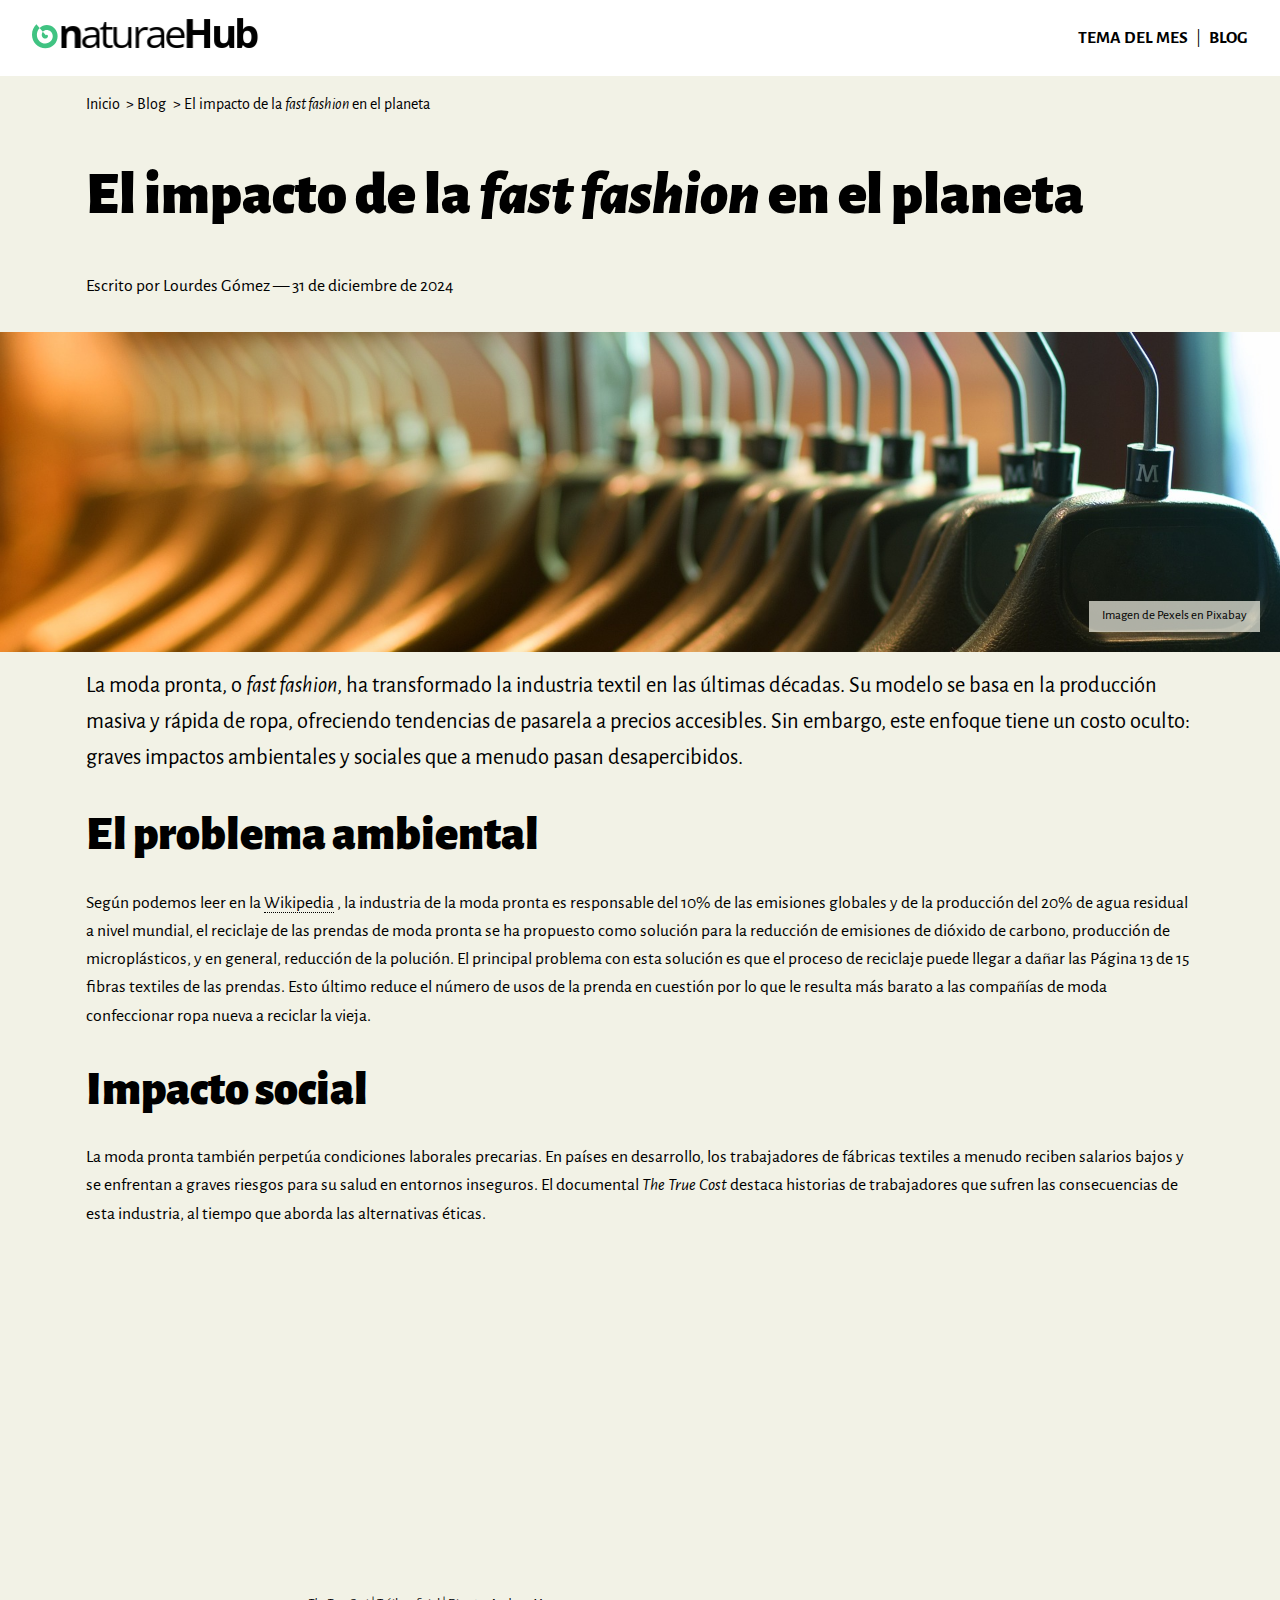
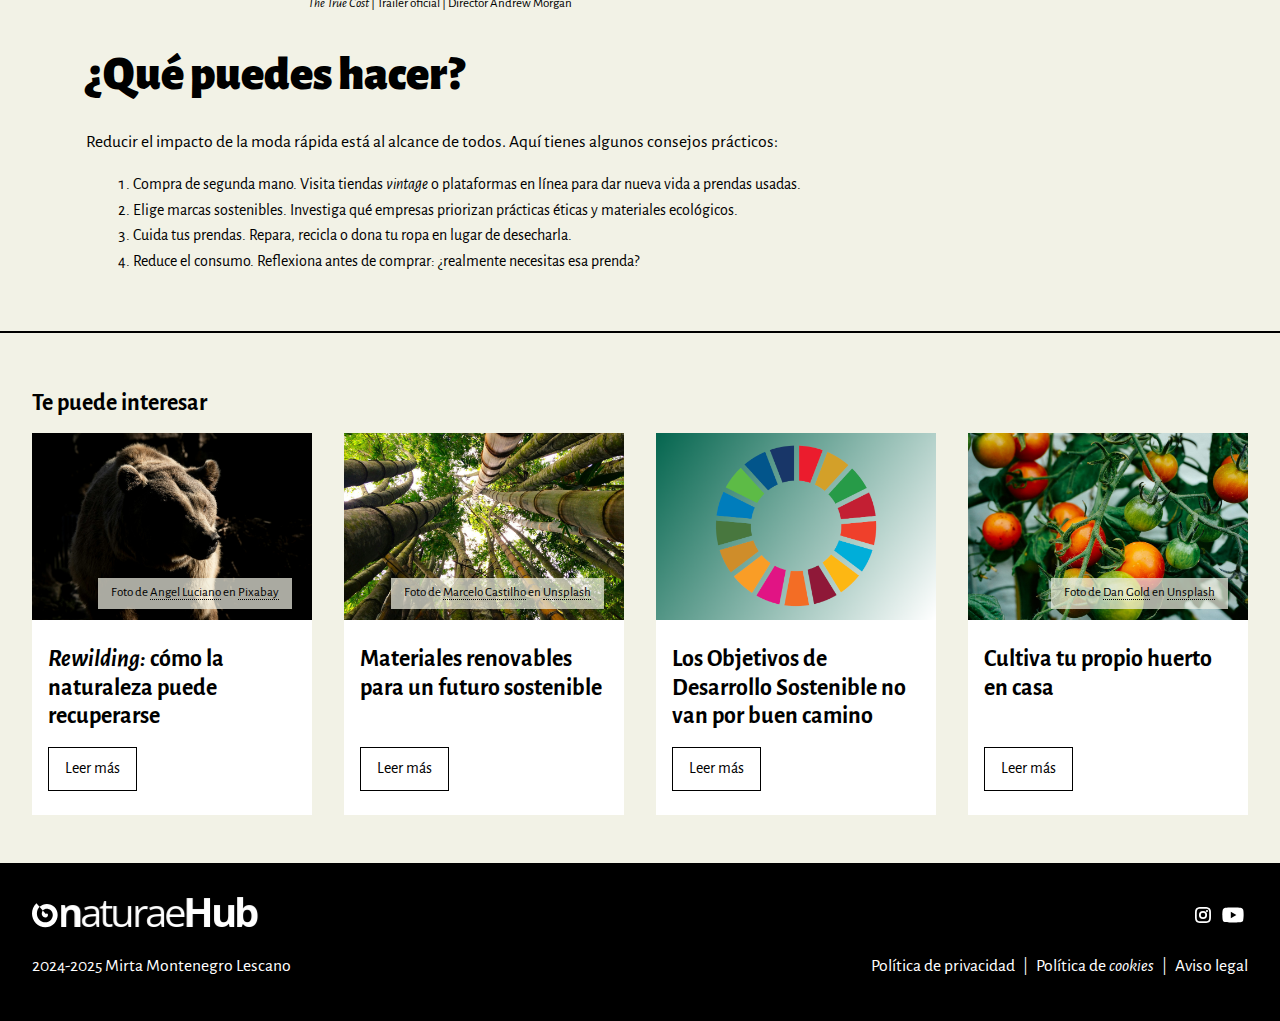
==== post.html @ dfb95cf6 "First attempt" ====
<!DOCTYPE html>
<html lang="es">

<head>
    <meta charset="UTF-8">
    <meta name="viewport" content="width=device-width, initial-scale=1.0">
    <title>Post</title>
    <meta name="description" content="Post sobre el medio ambiente">

    <!-- Fuente -->
    <link rel="preconnect" href="https://fonts.googleapis.com">
    <link rel="preconnect" href="https://fonts.gstatic.com" crossorigin>
    <link href="https://fonts.googleapis.com/css2?family=Alegreya+Sans:ital,wght@0,400;0,700;1,400;1,700&display=swap"
        rel="stylesheet">
    <!-- fin Fuente -->

    <link rel="stylesheet" href="css/estilos.css">
    <link rel="shortcut icon" href="img/favicon.png" type="image/x-icon">

</head>

<body>

    <header>
        <div class="header container1">
            <a href="index.html"><img src="img/logotip.svg" alt="logotipo"></a>
            <nav>
                <ul>
                    <li><a href="tema-del-mes.html">TEMA DEL MES</a></li>
                    <li><a href="blog.html">BLOG</a></li>
                </ul>
            </nav>
        </div>
    </header>

    <main>

        <div class="post-heading container2">
            <nav>
                <ol class="breadcrumb">
                    <li><a href="index.html">Inicio</a></li>
                    <li><a href="blog.html">Blog</a></li>
                    <li>El impacto de la <em lang="en">fast fashion</em> en el planeta</li>
                </ol>
            </nav>

            <h1>El impacto de la <em lang="en">fast fashion</em> en el planeta</h1>
            <p>Escrito por <cite>Lourdes Gómez</cite> — <time datetime="2024-12-31">31 de diciembre de 2024</time> </p>

        </div>

        <figure class="post-bg-picture">
            <figcaption class="cita-autor">Imagen de Pexels en Pixabay</figcaption>
        </figure>

        <article>
            <div class="container2">
                <p class="special-p">
                    La moda pronta, o <em lang="en">fast fashion</em>, ha transformado la industria textil en las
                    últimas
                    décadas. Su modelo se basa en la producción masiva y rápida de ropa, ofreciendo
                    tendencias de pasarela a precios accesibles. Sin embargo, este enfoque tiene un
                    costo oculto: graves impactos ambientales y sociales que a menudo pasan
                    desapercibidos.
                </p>
                <h2>El problema ambiental</h2>
                <p>
                    Según podemos leer en la <a
                        href="https://es.wikipedia.org/wiki/Moda_pronta"><cite>Wikipedia</cite></a> , la industria de la
                    moda pronta es
                    responsable del 10% de las emisiones globales y de la producción del 20% de
                    agua residual a nivel mundial, el reciclaje de las prendas de moda pronta se ha
                    propuesto como solución para la reducción de emisiones de dióxido de carbono,
                    producción de microplásticos, y en general, reducción de la polución. El principal
                    problema con esta solución es que el proceso de reciclaje puede llegar a dañar las
                    Página 13 de 15
                    fibras textiles de las prendas. Esto último reduce el número de usos de la prenda
                    en cuestión por lo que le resulta más barato a las compañías de moda
                    confeccionar ropa nueva a reciclar la vieja.
                </p>
                <h2>Impacto social</h2>
                <p>
                    La moda pronta también perpetúa condiciones laborales precarias. En países en
                    desarrollo, los trabajadores de fábricas textiles a menudo reciben salarios bajos y
                    se enfrentan a graves riesgos para su salud en entornos inseguros. El documental
                    <i lang="en">The True Cost</i> destaca historias de trabajadores que sufren las consecuencias de
                    esta industria, al tiempo que aborda las alternativas éticas.
                </p>

                <figure class="video">
                    <iframe src="https://www.youtube.com/embed/OaGp5_Sfbss?si=YIG3Aqllw6at9A-N"
                        title="YouTube video player"
                        allow="accelerometer; autoplay; clipboard-write; encrypted-media; gyroscope; picture-in-picture; web-share"
                        referrerpolicy="strict-origin-when-cross-origin" allowfullscreen>
                    </iframe>
                    <figcaption><i lang="en">The True Cost</i> | Tráiler oficial | Director Andrew Morgan</figcaption>
                </figure>

                <h2>¿Qué puedes hacer?</h2>
                <p>
                    Reducir el impacto de la moda rápida está al alcance de todos. Aquí tienes
                    algunos consejos prácticos:
                </p>

                <ol class="order-list-numbers">
                    <li>
                        Compra de segunda mano. Visita tiendas <i lang="en">vintage</i> o plataformas en línea
                        para dar nueva vida a prendas usadas.
                    </li>

                    <li>
                        Elige marcas sostenibles. Investiga qué empresas priorizan prácticas éticas
                        y materiales ecológicos.
                    </li>

                    <li>
                        Cuida tus prendas. Repara, recicla o dona tu ropa en lugar de desecharla.
                    </li>

                    <li>
                        Reduce el consumo. Reflexiona antes de comprar: ¿realmente necesitas
                        esa prenda?
                    </li>
                </ol>
            </div>

            <hr>

            <aside class="container1">
                <h3>Te puede interesar</h3>

                <div class="blog-posts">
                    <article class="blog-entry">
                        <figure class="blog-pic">
                            <img src="img/blog-oso.jpg" alt="oso">
                            <figcaption class="cita-autor">Foto de
                                <a
                                    href="https://unsplash.com/@roaming_angel?utm_content=creditCopyText&utm_medium=referral&utm_source=unsplash">
                                    <cite>Angel Luciano</cite>
                                </a>
                                en
                                <a
                                    href="https://unsplash.com/photos/brown-grizzly-bear-crawling-in-the-woods-kNeWMuetKrY?utm_content=creditCopyText&utm_medium=referral&utm_source=unsplash">
                                    <cite>Pixabay</cite>
                                </a>
                            </figcaption>
                        </figure>

                        <div class="blog-description">
                            <a href="">
                                <h3><em lang="en">Rewilding:</em> cómo la naturaleza puede recuperarse</h3>
                            </a>
                            <a href="" class="btn">Leer más</a>
                        </div>
                    </article> <!-- end article -->

                    <article class="blog-entry">
                        <figure class="blog-pic">
                            <img src="img/blog-bambu.jpg" alt="bambu">
                            <figcaption class="cita-autor">Foto de
                                <a
                                    href="https://unsplash.com/@marcelac61?utm_content=creditCopyText&utm_medium=referral&utm_source=unsplash">
                                    <cite>Marcelo Castilho</cite>
                                </a>
                                en
                                <a
                                    href="https://unsplash.com/photos/a-group-of-tall-bamboo-trees-in-a-forest-58V7w40BE6g?utm_content=creditCopyText&utm_medium=referral&utm_source=unsplash">
                                    <cite>Unsplash</cite>
                                </a>
                            </figcaption>
                        </figure>

                        <div class="blog-description">
                            <a href="">
                                <h3>Materiales renovables para un futuro sostenible</h3>
                            </a>
                            <a href="" class="btn">Leer más</a>
                        </div>
                    </article> <!-- end article -->

                    <article class="blog-entry">
                        <figure class="blog-pic">
                            <img src="img/blog-ods.png" alt="Objetivos de Desarrollo sostenible">
                        </figure>

                        <div class="blog-description">
                            <a href="">
                                <h3>Los Objetivos de Desarrollo Sostenible no van por buen camino</h3>
                            </a>
                            <a href="" class="btn">Leer más</a>
                        </div>
                    </article> <!-- end article -->

                    <article class="blog-entry">
                        <figure class="blog-pic">
                            <img src="img/blog-huerto.jpg" alt="huerto con tomates">
                            <figcaption class="cita-autor">Foto de
                                <a
                                    href="https://unsplash.com/@danielcgold?utm_content=creditCopyText&utm_medium=referral&utm_source=unsplash">
                                    <cite>Dan Gold</cite>
                                </a>
                                en
                                <a
                                    href="https://unsplash.com/photos/tomatoes-hanging-on-tomato-plant-4LiUI-Y2mI8?utm_content=creditCopyText&utm_medium=referral&utm_source=unsplash">
                                    <cite>Unsplash</cite>
                                </a>
                            </figcaption>
                        </figure>
                        <div class="blog-description">
                            <a href="">
                                <h3>Cultiva tu propio huerto en casa</h3>
                            </a>
                            <a href="" class="btn">Leer más</a>
                        </div>
                    </article> <!-- end article -->

                </div>
            </aside>

        </article>
    </main>

    <footer>
        <div class="container1 footer">
            <div class="footer_info">
                <img src="img/logotip-n.svg" alt="Logotipo">
                <p>2024-2025 Mirta Montenegro Lescano</p>
            </div>
            <div class="footer_links">

                <div>
                    <a href=""><img src="img/instagram.svg" alt="Enlace a instagram"></a>
                    <a href=""><img src="img/youtube.svg" alt="Enlace a instagram"></a>
                </div>

                <ul>
                    <li><a href="">Política de privacidad</a></li>
                    <li><a href="">Política de <i lang="en">cookies</i></a></li>
                    <li><a href="">Aviso legal</a></li>
                </ul>
            </div>

        </div>
    </footer>

</body>

</html>
---- css/estilos.css ----
:root {
    --verde: rgb(64, 195, 130);
    --beige: rgb(242, 242, 230);
    --beige-modificado: rgba(242, 242, 230, 0.7);
    --fuente-principal: "Alegreya Sans", serif;
}

/* GLOBALES */

* {
    margin: 0;
    padding: 0;
}

*,
*::before,
*::after {
    box-sizing: border-box;
}

body {
    font-family: var(--fuente-principal);
    font-weight: 400;
    line-height: 1.6;
    color: black;
    background-color: var(--beige);
}

h1,
h2 {
    margin: 2rem 0;
    font-weight: 900;
}

h1 {
    font-size: 3.75rem;
    text-align: center;
    line-height: 1.5;
}

h2 {
    font-size: 3rem;
    margin-bottom: 1.5rem;
    line-height: 1.2;
}

h3 {
    font-size: 1.5rem;
    line-height: 1.2;
}

p {
    font-size: 1.1rem;
    margin-bottom: 1rem;
}

abbr {
    cursor: help;
}

a {
    font-size: 1.1rem;
    text-decoration: none;
    color: black;
}

li {
    list-style: none;
}

q {
    quotes: "«" "»";
}

img {
    width: 100%;
}

a cite,
.text-link {
    font-family: var(--fuente-principal);
    font-style: normal;
    color: black;
    border-bottom: dotted 1px black;
}

a cite:hover,
.text-link:hover {
    border-bottom: solid;
}

figcaption {
    color: black;
    font-size: small;
}

figcaption a {
    font-size: inherit;

}

.text-center {
    text-align: center;
}

/* CONTAINERS */

.container1,
.container2 {
    margin-right: auto;
    margin-left: auto;
    width: 100%;
    padding: 1rem;
}

@media (min-width:768px) {
    .container1 {
        padding: 1rem 2rem;
    }

    .container2 {
        margin-right: auto;
        margin-left: auto;
        padding-right: 1rem;
        padding-left: 1rem;
        width: 100%;
        max-width: 1140px;
    }

}

/* HEADER */

header {
    background-color: white;
}

.header a img,
.footer img {
    width: inherit;
}

.header {
    /* padding: 2rem 0 2rem 0; */
    text-align: center;

    display: flex;
    flex-direction: column;
    gap: 1rem;
}

@media (min-width:768px) {
    .header {
        flex-direction: row;
        justify-content: space-between;
        align-items: center;
    }

}

nav ul li a {
    color: black;
    font-weight: 700;
}

nav ul li a:hover {
    color: var(--verde);
}

@media (min-width:768px) {
    nav ul {
        display: flex;
        flex-direction: row;
    }

    .header nav ul li::after {
        content: '|';
        padding-left: .5rem;
        padding-right: .5rem;
    }

    .header nav ul li:last-child::after {
        content: none;
    }
}

/* FOOTER */

footer {
    background-color: black;
}

.footer,
.footer ul li a {
    text-align: center;
    color: white;
}

.footer ul li a:hover {
    color: var(--verde);
}


.footer a img:hover {
    opacity: 0.7;
}

.footer_info {
    padding-top: 1rem;
    line-height: 2.5;
}

.footer_links {
    padding-bottom: 3rem;
}

@media (min-width:768px) {
    .footer {
        display: flex;
        justify-content: space-between;
        align-items: center;
    }

    .footer_info {
        text-align: left;
    }

    .footer_links {
        display: flex;
        flex-direction: column;
        gap: 1rem;
        padding-bottom: 0rem;
        text-align: end;
    }

    .footer_links ul {
        display: flex;
    }

    .footer_links ul li::after {
        content: '|';
        padding-left: .5rem;
        padding-right: .5rem;
    }

    .footer_links ul li:last-child::after {
        content: none;
        padding-right: 0;
    }

}

/* INDEX */

/* HERO */
.hero {
    /* Imagen de fondo */
    height: 400px;
    color: white;
    background-image: url('../img/hero-image-home.jpg');
    background-repeat: no-repeat;
    background-position: center;
    background-size: cover;

    display: flex;
    flex-direction: column;
    align-items: center;
    justify-content: center;
    position: relative;
}

.hero-content {
    text-align: center;
}

.hero-content p {
    font-size: 1.9rem;

}

.cita-autor {
    /* Reutilizado en blog */
    padding: .3rem .8rem;
    background-color: var(--beige-modificado);
    position: absolute;
    bottom: 20px;
    right: 20px;
}

/* FORMULARIO INDEX */

form ul {
    display: flex;
    flex-direction: column;
    gap: .5rem;
}

input:not([type="checkbox"]):not([type="submit"]) {
    display: block;
    width: 100%;
}

input:not([type="submit"]) {
    outline: none;
    border: none;
    padding: .5rem;
}

label {
    margin-bottom: .5rem;
}

.btn {
    padding: .5rem 1rem;
    background: none;
    cursor: pointer;
    border: solid black 1px;
    font-size: 1rem;
    font-family: var(--fuente-principal);
}

.btn:hover {
    border-color: var(--verde);
}

form input:focus {
    outline: solid black 1px;
}

/* tablet */
@media (min-width:768px) {
    input:not([type="checkbox"]):not([type="submit"]) {
        width: 60%;
    }
}

/* desktop */
@media (min-width:1024px) {
    .index-info {
        display: flex;
        justify-content: space-between;
        gap: 2rem;
    }

    .index-info div {
        flex-basis: calc(60%);
    }

    input:not([type="checkbox"]):not([type="submit"]) {
        width: 100%;
    }
}

/* INDEX HISTORIAS DE CAMBIO */

.cards {
    margin: 2rem 0;
    display: flex;
    flex-direction: column;
    gap: 2rem;
}

.card {
    padding: 1rem 1rem 1.5rem 1rem;
    background-color: white;
    display: flex;
    flex-direction: column;
    justify-content: space-between;
    align-items: start;
}

@media (min-width:768px) {
    .cards {
        flex-direction: row;
    }
}

/* TEMA DEL MES */

.green-bg {
    background-color: var(--verde);
    color: white;
    padding: .1rem 1rem;
}

.intern-nav {
    display: flex;
    justify-content: center;
    flex-wrap: wrap;
}

.intern-nav li a::before {
    content: '\00B7';
    color: var(--verde);
    padding: 0 .2rem;
}

.intern-nav li:first-child a::before {
    content: '';
    display: none;
}

@media (min-width:1024px) {
    .intern-nav li a::before {
        content: '';
        display: none;
    }

    .intern-nav {
        flex-direction: column;
    }

}

.h3-number {
    font-size: 3rem;
}

.img-white-m {
    border: white solid 1rem;
}

.topic-description p {
    margin-top: 1rem;
}

.topic {
    margin-bottom: 3rem;
}

@media (min-width:1024px) {
    .nav-topic-wrapper {
        display: flex;
        justify-content: space-between;
        gap: 10rem;
    }

    .nav-topic-wrapper nav {
        flex: none;
    }

    .topic {
        display: grid;
        grid-template-columns: 1fr 1fr 2fr;
        gap: 2rem;
    }

    .topic-description p {
        margin-top: 0;
    }
}

/* BLOG */

.blog-pic {
    /* se reutiliza en el aside de post.html */
    position: relative;
}

.blog-entry {
    background-color: white;
    display: flex;
    flex-direction: column;
}

.blog-description {
    padding: 0 1rem 1.5rem 1rem;
    display: flex;
    flex-direction: column;
    flex: 1;
    justify-content: space-between;
    align-items: flex-start;
}

.blog-description h2 {
    font-size: 2rem;
    margin: 0 0 .5rem 0;
}

.blog-description cite {
    font-style: normal;
}

.blog-description p:last-of-type {
    margin-bottom: 3rem;
}

.blog-posts {
    padding-top: 0;
    margin-bottom: 2rem;
    display: grid;
    grid-template-columns: 1fr;
    gap: 2rem;

}

@media (min-width:768px) {
    .blog-posts {
        grid-template-columns: 1fr 1fr;
    }
}

@media (min-width:1024px) {
    .blog-posts {
        grid-template-columns: 1fr 1fr 1fr;
    }
}

/* Paginacion */

.pag {
    display: flex;
    flex-direction: row;
    justify-content: center;
    gap: 1rem;
    margin-bottom: 5rem;
}

.pag li {
    background-color: white;
    border: black solid;
    display: flex;
}

.pag li a {
    flex: 1;
    padding: .2rem .8rem;
}

.pag a:hover {
    color: white;
}

.pag li:hover {
    border: var(--verde) solid;
    background-color: var(--verde);
}

.current-page a {
    background-color: var(--verde);
    color: white;
}

.pag .current-page {
    border: var(--verde) solid;
}

/* POST */

.breadcrumb li a {
    font: inherit;
}

.breadcrumb li {
    display: inline;
}

.breadcrumb li a:hover {
    color: var(--verde);
}

.breadcrumb li:not(:first-of-type)::before {
    content: '>';
    padding: 0 .2rem;
}

.post-heading h1 {
    text-align: left;
}

.post-heading cite {
    font: inherit;
}

.post-bg-picture {
    background-image: url('../img/post-fast-fashion.jpg');
    background-size: cover;
    background-repeat: no-repeat;
    background-position: center;
    width: 100%;
    height: 20rem;
    position: relative;
}

.special-p {
    font-size: 1.4rem;
}

iframe {
    width: 100%;
    height: 420px;
    border: none;
}

@media (min-width:1024px) {
    iframe {
        width: 60%;
        height: 350px;
    }

    .video {
        display: flex;
        flex-direction: column;
        align-content: center;
        flex-wrap: wrap;
    }
}

.order-list-numbers li {
    list-style: decimal;
    list-style-position: inside;
    padding-left: 2rem;

}

.order-list-numbers {
    margin-bottom: 1rem;
}

hr {
    margin: 1.5rem 0;
    border: .5px solid black;
}

aside h3 {
    margin: 1rem 0;
}

@media (min-width:1024px) {
    aside .blog-posts {
        grid-template-columns: 1fr 1fr 1fr 1fr;
    }
}
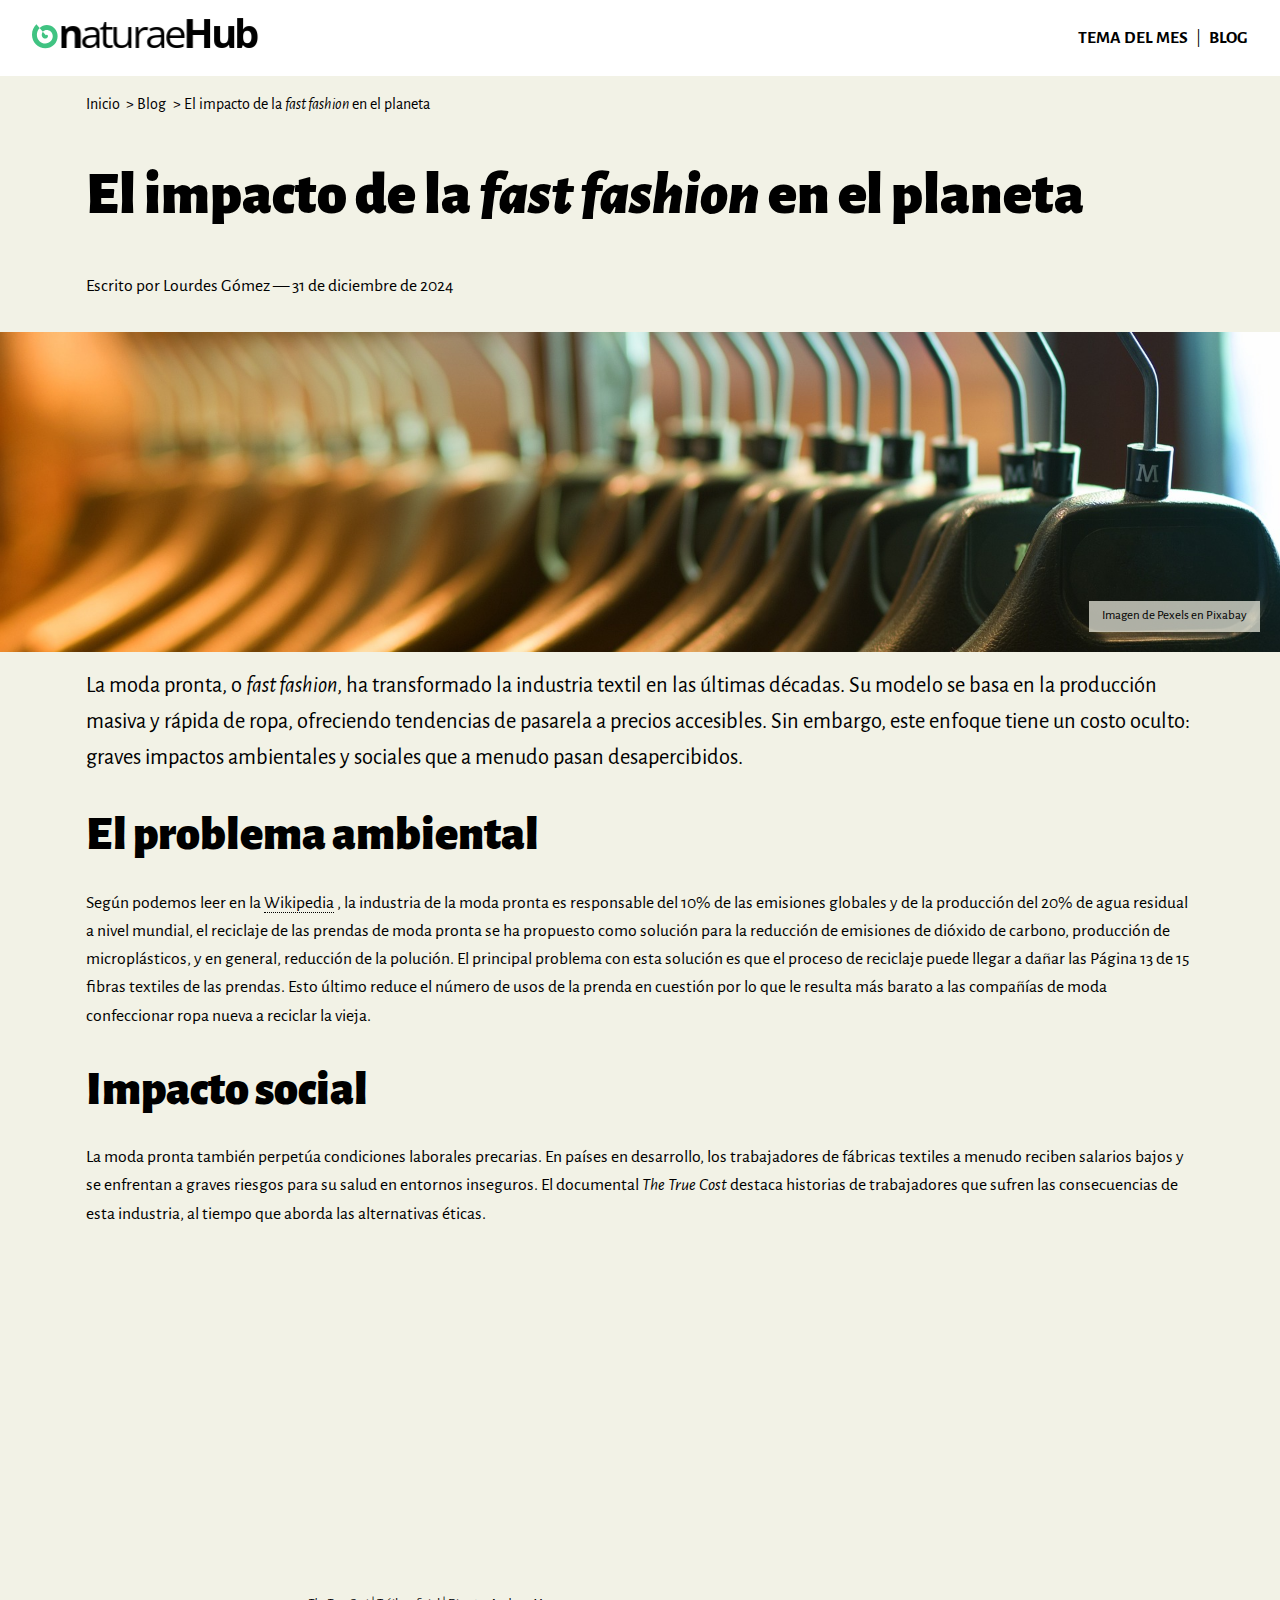
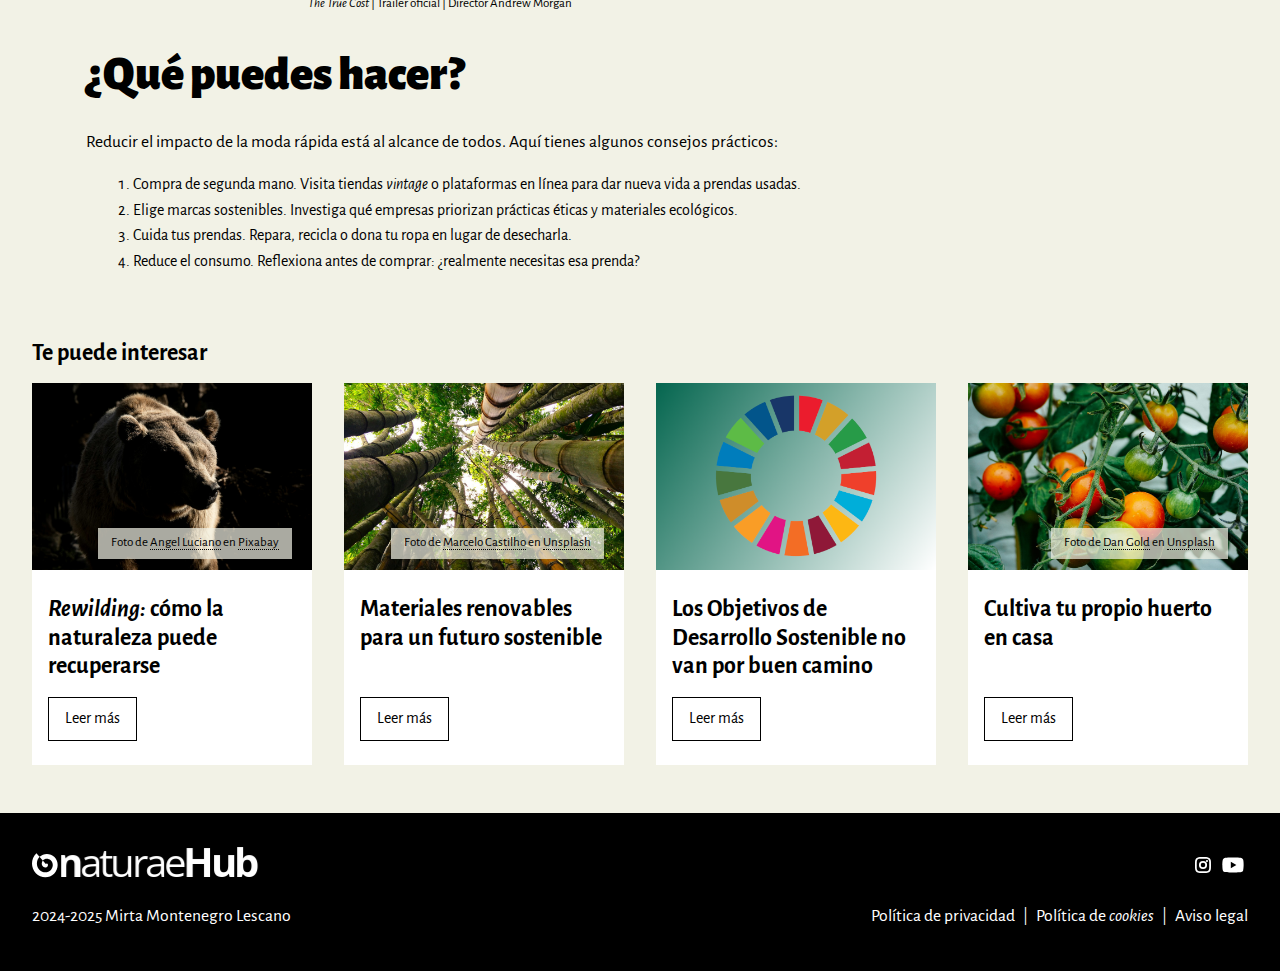
==== commit 0b741b73: "Corrections" ====
--- a/post.html
+++ b/post.html
@@ -123,101 +123,98 @@
                     </li>
                 </ol>
             </div>
-
-            <hr>
-
-            <aside class="container1">
-                <h3>Te puede interesar</h3>
-
-                <div class="blog-posts">
-                    <article class="blog-entry">
-                        <figure class="blog-pic">
-                            <img src="img/blog-oso.jpg" alt="oso">
-                            <figcaption class="cita-autor">Foto de
-                                <a
-                                    href="https://unsplash.com/@roaming_angel?utm_content=creditCopyText&utm_medium=referral&utm_source=unsplash">
-                                    <cite>Angel Luciano</cite>
-                                </a>
-                                en
-                                <a
-                                    href="https://unsplash.com/photos/brown-grizzly-bear-crawling-in-the-woods-kNeWMuetKrY?utm_content=creditCopyText&utm_medium=referral&utm_source=unsplash">
-                                    <cite>Pixabay</cite>
-                                </a>
-                            </figcaption>
-                        </figure>
-
-                        <div class="blog-description">
-                            <a href="">
-                                <h3><em lang="en">Rewilding:</em> cómo la naturaleza puede recuperarse</h3>
-                            </a>
-                            <a href="" class="btn">Leer más</a>
-                        </div>
-                    </article> <!-- end article -->
-
-                    <article class="blog-entry">
-                        <figure class="blog-pic">
-                            <img src="img/blog-bambu.jpg" alt="bambu">
-                            <figcaption class="cita-autor">Foto de
-                                <a
-                                    href="https://unsplash.com/@marcelac61?utm_content=creditCopyText&utm_medium=referral&utm_source=unsplash">
-                                    <cite>Marcelo Castilho</cite>
-                                </a>
-                                en
-                                <a
-                                    href="https://unsplash.com/photos/a-group-of-tall-bamboo-trees-in-a-forest-58V7w40BE6g?utm_content=creditCopyText&utm_medium=referral&utm_source=unsplash">
-                                    <cite>Unsplash</cite>
-                                </a>
-                            </figcaption>
-                        </figure>
-
-                        <div class="blog-description">
-                            <a href="">
-                                <h3>Materiales renovables para un futuro sostenible</h3>
-                            </a>
-                            <a href="" class="btn">Leer más</a>
-                        </div>
-                    </article> <!-- end article -->
-
-                    <article class="blog-entry">
-                        <figure class="blog-pic">
-                            <img src="img/blog-ods.png" alt="Objetivos de Desarrollo sostenible">
-                        </figure>
-
-                        <div class="blog-description">
-                            <a href="">
-                                <h3>Los Objetivos de Desarrollo Sostenible no van por buen camino</h3>
-                            </a>
-                            <a href="" class="btn">Leer más</a>
-                        </div>
-                    </article> <!-- end article -->
-
-                    <article class="blog-entry">
-                        <figure class="blog-pic">
-                            <img src="img/blog-huerto.jpg" alt="huerto con tomates">
-                            <figcaption class="cita-autor">Foto de
-                                <a
-                                    href="https://unsplash.com/@danielcgold?utm_content=creditCopyText&utm_medium=referral&utm_source=unsplash">
-                                    <cite>Dan Gold</cite>
-                                </a>
-                                en
-                                <a
-                                    href="https://unsplash.com/photos/tomatoes-hanging-on-tomato-plant-4LiUI-Y2mI8?utm_content=creditCopyText&utm_medium=referral&utm_source=unsplash">
-                                    <cite>Unsplash</cite>
-                                </a>
-                            </figcaption>
-                        </figure>
-                        <div class="blog-description">
-                            <a href="">
-                                <h3>Cultiva tu propio huerto en casa</h3>
-                            </a>
-                            <a href="" class="btn">Leer más</a>
-                        </div>
-                    </article> <!-- end article -->
-
-                </div>
-            </aside>
-
         </article>
+
+        <aside class="container1">
+            <h3>Te puede interesar</h3>
+
+            <div class="blog-posts">
+                <article class="blog-entry">
+                    <figure class="blog-pic">
+                        <img src="img/blog-oso.jpg" alt="oso">
+                        <figcaption class="cita-autor">Foto de
+                            <a
+                                href="https://unsplash.com/@roaming_angel?utm_content=creditCopyText&utm_medium=referral&utm_source=unsplash">
+                                <cite>Angel Luciano</cite>
+                            </a>
+                            en
+                            <a
+                                href="https://unsplash.com/photos/brown-grizzly-bear-crawling-in-the-woods-kNeWMuetKrY?utm_content=creditCopyText&utm_medium=referral&utm_source=unsplash">
+                                <cite>Pixabay</cite>
+                            </a>
+                        </figcaption>
+                    </figure>
+
+                    <div class="blog-description">
+                        <a href="">
+                            <h3><em lang="en">Rewilding:</em> cómo la naturaleza puede recuperarse</h3>
+                        </a>
+                        <a href="" class="btn">Leer más</a>
+                    </div>
+                </article> <!-- end article -->
+
+                <article class="blog-entry">
+                    <figure class="blog-pic">
+                        <img src="img/blog-bambu.jpg" alt="bambu">
+                        <figcaption class="cita-autor">Foto de
+                            <a
+                                href="https://unsplash.com/@marcelac61?utm_content=creditCopyText&utm_medium=referral&utm_source=unsplash">
+                                <cite>Marcelo Castilho</cite>
+                            </a>
+                            en
+                            <a
+                                href="https://unsplash.com/photos/a-group-of-tall-bamboo-trees-in-a-forest-58V7w40BE6g?utm_content=creditCopyText&utm_medium=referral&utm_source=unsplash">
+                                <cite>Unsplash</cite>
+                            </a>
+                        </figcaption>
+                    </figure>
+
+                    <div class="blog-description">
+                        <a href="">
+                            <h3>Materiales renovables para un futuro sostenible</h3>
+                        </a>
+                        <a href="" class="btn">Leer más</a>
+                    </div>
+                </article> <!-- end article -->
+
+                <article class="blog-entry">
+                    <figure class="blog-pic">
+                        <img src="img/blog-ods.png" alt="Objetivos de Desarrollo sostenible">
+                    </figure>
+
+                    <div class="blog-description">
+                        <a href="">
+                            <h3>Los Objetivos de Desarrollo Sostenible no van por buen camino</h3>
+                        </a>
+                        <a href="" class="btn">Leer más</a>
+                    </div>
+                </article> <!-- end article -->
+
+                <article class="blog-entry">
+                    <figure class="blog-pic">
+                        <img src="img/blog-huerto.jpg" alt="huerto con tomates">
+                        <figcaption class="cita-autor">Foto de
+                            <a
+                                href="https://unsplash.com/@danielcgold?utm_content=creditCopyText&utm_medium=referral&utm_source=unsplash">
+                                <cite>Dan Gold</cite>
+                            </a>
+                            en
+                            <a
+                                href="https://unsplash.com/photos/tomatoes-hanging-on-tomato-plant-4LiUI-Y2mI8?utm_content=creditCopyText&utm_medium=referral&utm_source=unsplash">
+                                <cite>Unsplash</cite>
+                            </a>
+                        </figcaption>
+                    </figure>
+                    <div class="blog-description">
+                        <a href="">
+                            <h3>Cultiva tu propio huerto en casa</h3>
+                        </a>
+                        <a href="" class="btn">Leer más</a>
+                    </div>
+                </article> <!-- end article -->
+
+            </div>
+        </aside>
     </main>
 
     <footer>
